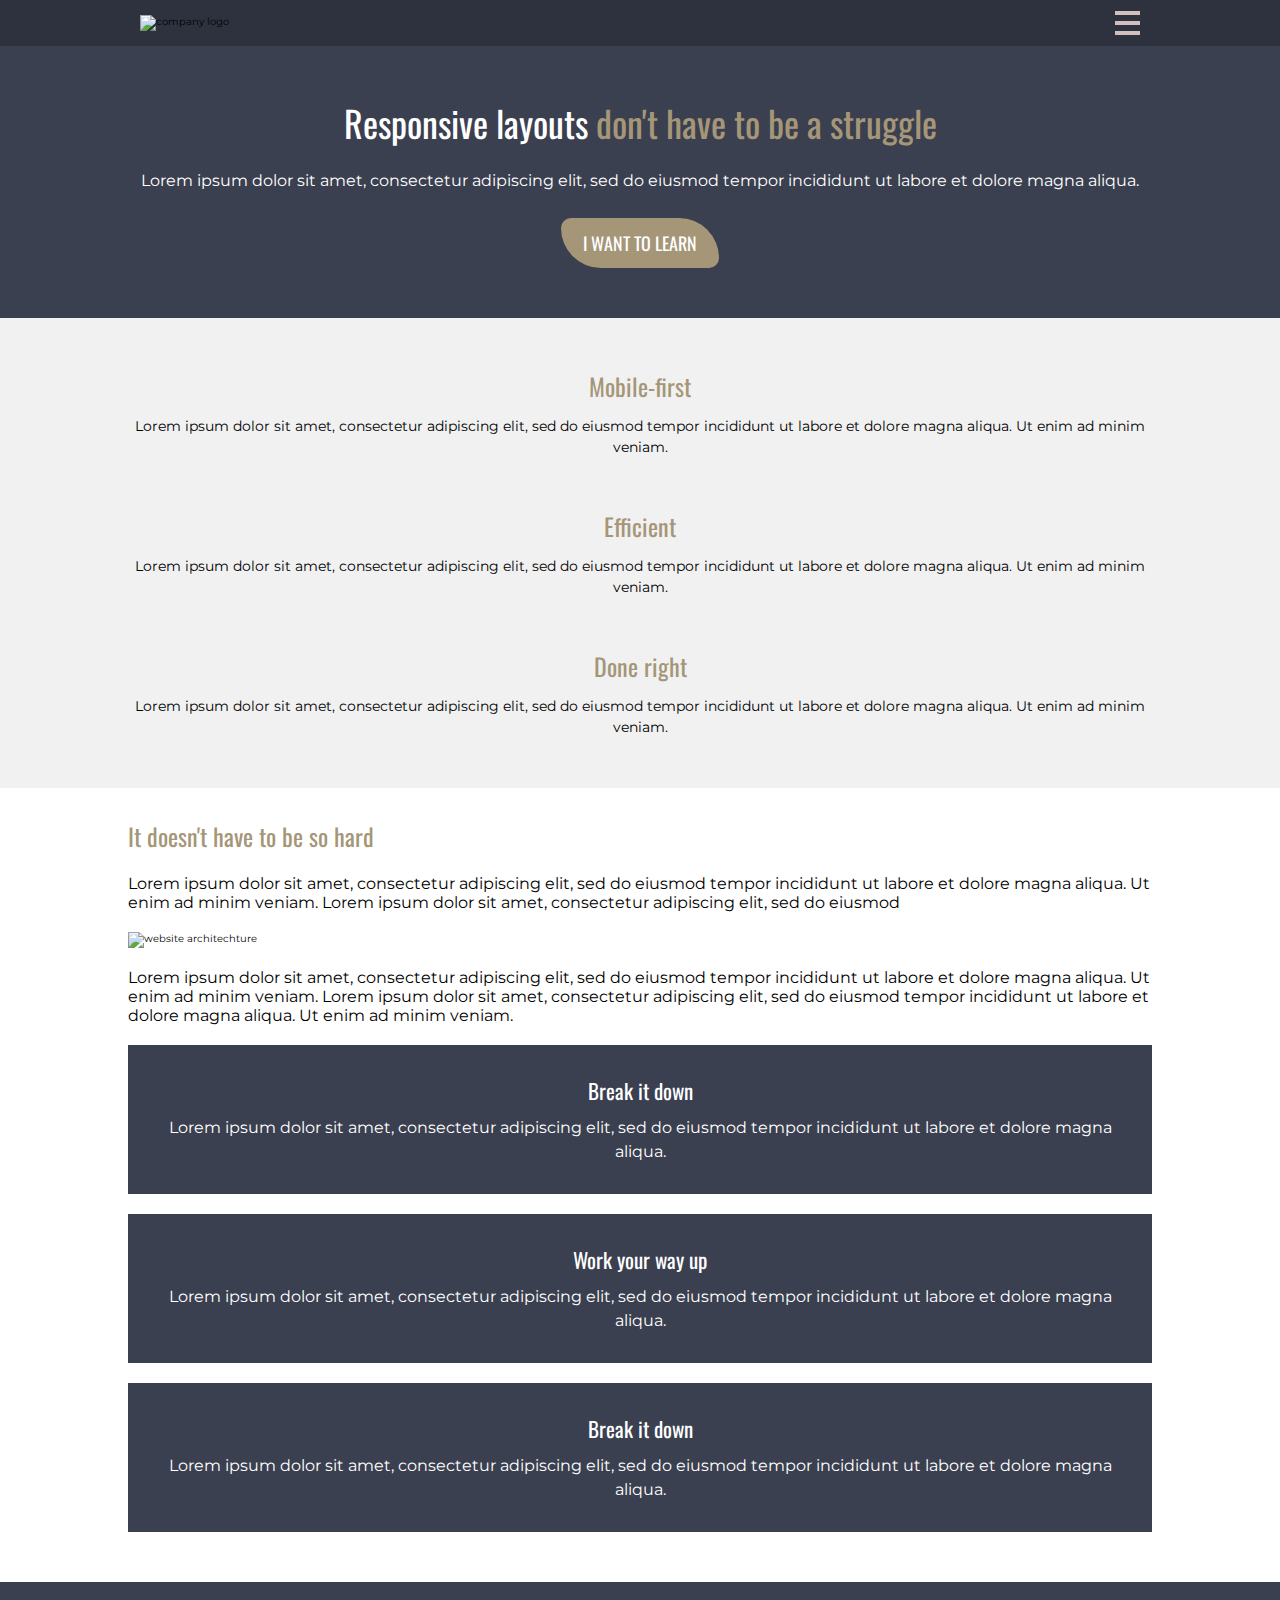
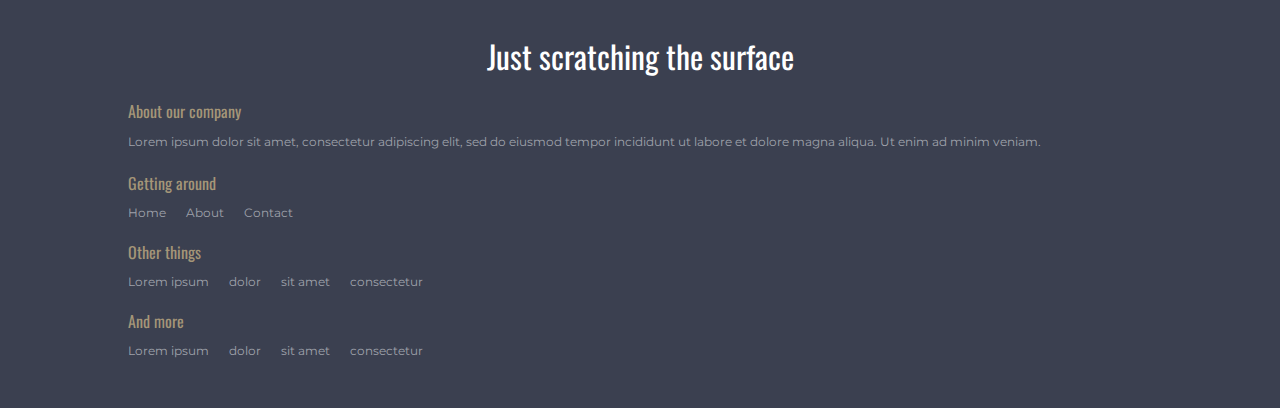
==== index.html @ 0f63e0eb "FINAL MOBILE RESPONSIVE CHANGES" ====
<!DOCTYPE html>
<html lang="en">
  <head>
    <meta charset="UTF-8" />
    <meta http-equiv="X-UA-Compatible" content="IE=edge" />
    <meta name="viewport" content="width=device-width, initial-scale=1.0" />
    <title>CRL</title>
    <!-- GOOGLE FONTS -->
    <link rel="preconnect" href="https://fonts.googleapis.com" />
    <link rel="preconnect" href="https://fonts.gstatic.com" crossorigin />
    <link
      href="https://fonts.googleapis.com/css2?family=Montserrat&family=Oswald:wght@700&display=swap"
      rel="stylesheet"
    />
    <!-- STYLESHEET -->
    <link rel="stylesheet" href="index.css" />
  </head>
  <body>
    <div class="full-bg">
      <!-- HEADER SECTION -->
      <header class="header container">
        <div class="header__mobile-flex">
          <div class="header__navigation-logo">
            <img src="images/logo.svg" alt="company logo" />
          </div>
          <div class="nav-toggle">
            <div class="header__navigation-hamburger"></div>
          </div>
        </div>
        <!-- NAVIGATION  -->
        <nav class="header__navigation hidden">
          <ul>
            <div class="header__navigation-list">
              <li><a href="#" class="header__navigation-link">Home</a></li>
              <li><a href="#" class="header__navigation-link">About</a></li>
              <li><a href="#" class="header__navigation-link">contact</a></li>
            </div>

            <div class="seperate">
              <li><a href="#" class="header__navigation-link">sign in</a></li>
              <li>
                <a
                  href="#"
                  class="header__navigation-link header__navigation-link-active"
                  >sign up</a
                >
              </li>
            </div>
          </ul>
        </nav>
      </header>
    </div>
    <!-- MAIN SECTION -->
    <main class="main">
      <div class="full-bg-1">
        <!-- SECTION 1 -->
        <section class="hero__section container">
          <h1 class="hero__section-header">
            Responsive layouts <span>don't have to be a struggle</span>
          </h1>
          <div class="hero__section-content">
            <p>
              Lorem ipsum dolor sit amet, consectetur adipiscing elit, sed do
              eiusmod tempor incididunt ut labore et dolore magna aliqua.
            </p>
            <button>I want to learn</button>
          </div>
        </section>
      </div>
      <div class="full-bg-2">
        <!-- SECTION 2 -->
        <section class="highlights container">
          <div class="highlights__cards">
            <div class="highlights__cards-card">
              <h2>Mobile-first</h2>
              <p>
                Lorem ipsum dolor sit amet, consectetur adipiscing elit, sed do
                eiusmod tempor incididunt ut labore et dolore magna aliqua. Ut
                enim ad minim veniam.
              </p>
            </div>
            <div class="highlights__cards-card">
              <h2>Efficient</h2>
              <p>
                Lorem ipsum dolor sit amet, consectetur adipiscing elit, sed do
                eiusmod tempor incididunt ut labore et dolore magna aliqua. Ut
                enim ad minim veniam.
              </p>
            </div>
            <div class="highlights__cards-card">
              <h2>Done right</h2>
              <p>
                Lorem ipsum dolor sit amet, consectetur adipiscing elit, sed do
                eiusmod tempor incididunt ut labore et dolore magna aliqua. Ut
                enim ad minim veniam.
              </p>
            </div>
          </div>
        </section>
      </div>
      <!-- SECTION 3 -->
      <section class="features container">
        <div class="features__content">
          <h2>It doesn't have to be so hard</h2>
          <p>
            Lorem ipsum dolor sit amet, consectetur adipiscing elit, sed do
            eiusmod tempor incididunt ut labore et dolore magna aliqua. Ut enim
            ad minim veniam. Lorem ipsum dolor sit amet, consectetur adipiscing
            elit, sed do eiusmod
          </p>
          <img src="images/the-image.jpg" alt="website architechture" />
          <p>
            Lorem ipsum dolor sit amet, consectetur adipiscing elit, sed do
            eiusmod tempor incididunt ut labore et dolore magna aliqua. Ut enim
            ad minim veniam. Lorem ipsum dolor sit amet, consectetur adipiscing
            elit, sed do eiusmod tempor incididunt ut labore et dolore magna
            aliqua. Ut enim ad minim veniam.
          </p>
        </div>
        <div class="features__cards">
          <div class="features__cards-card">
            <h2>Break it down</h2>
            <p>
              Lorem ipsum dolor sit amet, consectetur adipiscing elit, sed do
              eiusmod tempor incididunt ut labore et dolore magna aliqua.
            </p>
          </div>
          <div class="features__cards-card">
            <h2>Work your way up</h2>
            <p>
              Lorem ipsum dolor sit amet, consectetur adipiscing elit, sed do
              eiusmod tempor incididunt ut labore et dolore magna aliqua.
            </p>
          </div>
          <div class="features__cards-card">
            <h2>Break it down</h2>
            <p>
              Lorem ipsum dolor sit amet, consectetur adipiscing elit, sed do
              eiusmod tempor incididunt ut labore et dolore magna aliqua.
            </p>
          </div>
        </div>
      </section>
    </main>
    <div class="full-bg-3">
      <footer class="footer container">
        <div class="footer__header">
          <h2>Just scratching the surface</h2>
        </div>
        <div class="footer__flex-container">
          <div class="about">
            <h3>About our company</h3>
            <p>
              Lorem ipsum dolor sit amet, consectetur adipiscing elit, sed do
              eiusmod tempor incididunt ut labore et dolore magna aliqua. Ut
              enim ad minim veniam.
            </p>
          </div>
          <div class="getting-around">
            <h3>Getting around</h3>
            <ul>
              <li>
                <a href="#">Home</a>
              </li>
              <li>
                <a href="#">About</a>
              </li>
              <li>
                <a href="#">Contact</a>
              </li>
            </ul>
          </div>
          <div class="other-things">
            <h3>Other things</h3>
            <ul>
              <li>
                <a href="#">Lorem ipsum</a>
              </li>
              <li>
                <a href="#">dolor</a>
              </li>
              <li>
                <a href="#">sit amet</a>
              </li>
              <li>
                <a href="#">consectetur</a>
              </li>
            </ul>
          </div>
          <div class="and-more">
            <h3>And more</h3>
            <ul>
              <li>
                <a href="#">Lorem ipsum</a>
              </li>
              <li>
                <a href="#">dolor</a>
              </li>
              <li>
                <a href="#">sit amet</a>
              </li>
              <li>
                <a href="#">consectetur</a>
              </li>
            </ul>
          </div>
        </div>
      </footer>
    </div>
  </body>
  <script src="app.js"></script>
</html>
---- index.css ----
/* VARIABLES */
:root {
  font-size: 62.5%;
  --section-padding: 10rem 0;
  --font-family-oswald: "Oswald", sans-serif;
  --font-family-montserrat: "Montserrat", sans-serif;
  --font-size-xsmall: 1.6rem;
  --font-size-small: 1.8rem;
  --font-size-medium: 2.1rem;
  --font-size-md-lg: 2.4rem;
  --font-size-lg-xl: 3rem;
  --font-size-large: 3.6rem;
  --font-size-xlarge: 9rem;
  --container: 112rem;
  --min-heigh-hero: 66rem;
  --clr-brown: #a59678;
  --clr-dark-blue: #2e323f;
  --clr-light-blue: #3b4050;
  --clr-light-gray: #6f737f;
  --clr-white: #ffffff;
}
/* CSS Reset */
html {
  box-sizing: border-box;
  font-family: var(--font-family-montserrat);
}

*,
*:before,
*:after {
  box-sizing: inherit;
}

body,
h1,
h2,
h3,
h4,
h5,
h6,
p,
ol,
ul {
  margin: 0;
  padding: 0;
  font-weight: normal;
}

ol,
ul {
  list-style: none;
}

img {
  max-width: 100%;
  height: auto;
}
/* UTILITY CLASSES */
.container {
  width: 80%;
  max-width: var(--container);
  margin: 0 auto;
}
.full-bg {
  background-color: var(--clr-dark-blue);
  padding: 1.5rem;
}
.nav-toggle {
  cursor: pointer;
}
.hidden {
  display: none !important;
}
/* MOBILE NAVIGATION */
.header__mobile-flex {
  display: flex;
  justify-content: space-between;
  align-items: center;
}
.header__navigation {
  display: flex;
  flex-direction: column;
  justify-content: center;
  align-items: center;
  gap: 2rem;
  margin-top: 3rem;
  margin-bottom: 3rem;
}
.header__navigation-hamburger {
  position: relative;
  width: 2.5rem;
  height: 4px;
  background-color: rgb(212, 191, 191);
}
.header__navigation-hamburger::before {
  content: "";
  width: 2.5rem;
  height: 4px;
  background-color: rgb(212, 191, 191);
  position: absolute;
  top: -1rem;
}
.header__navigation-hamburger::after {
  content: "";
  width: 2.5rem;
  height: 4px;
  background-color: rgb(212, 191, 191);
  position: absolute;
  top: 1rem;
}
.header__navigation ul {
  display: flex;
  flex-direction: column;
  align-items: center;
  justify-content: center;
  gap: 2rem;
}
.header__navigation ul li {
  text-align: center;
  margin-bottom: 1rem;
}
.header__navigation ul li a {
  display: inline-block;
  color: var(--clr-white);
  text-transform: uppercase;
  text-decoration: none;
  font-family: var(--font-family-oswald);
  font-size: var(--font-size-small);
  transition: all 0.3s ease-in-out;
}
.header__navigation ul li a:hover {
  color: var(--clr-brown);
}
.header__navigation-link-active {
  background-color: var(--clr-brown);
  border-radius: 10px 30px;
  padding: 0.7rem 1.2rem;
  border: 2px solid transparent;
}
.header__navigation-link-active:hover {
  border: 2px solid #fff;
  color: #fff !important;
}
/* Hero Section */
.full-bg-1 {
  background-color: var(--clr-light-blue);
}
.hero__section {
  padding: 5rem 0;
  font-family: var(--font-family-oswald);
}
.hero__section-header {
  font-size: var(--font-size-large);
  color: var(--clr-white);
  text-align: center;
  margin-bottom: 2rem;
}
.hero__section-header span {
  color: var(--clr-brown);
}
.hero__section-content {
  text-align: center;
}
.hero__section-content p {
  font-family: var(--font-family-montserrat);
  color: var(--clr-white);
  margin-bottom: 2.5rem;
  font-size: var(--font-size-xsmall);
  line-height: 1.5;
}
.hero__section-content button {
  cursor: pointer;
  padding: 1rem 2rem;
  color: var(--clr-white);
  background-color: var(--clr-brown);
  border-radius: 10px 40px;
  border: 2px solid transparent;
  text-transform: uppercase;
  font-family: var(--font-family-oswald);
  font-size: var(--font-size-small);
  transition: all 0.3s ease-in-out;
}
.hero__section-content button:hover {
  transform: scale(1.05);
  border: 2px solid white;
}
/* Highlights Section */
.full-bg-2 {
  background-color: #f1f1f1;
}
.highlights {
  padding: 5rem 0;
}
.highlights__cards {
  display: flex;
  flex-direction: column;
  align-items: center;
  justify-content: center;
  text-align: center;
  gap: 5rem;
}
.highlights__cards-card h2 {
  color: var(--clr-brown);
  font-family: var(--font-family-oswald);
  margin-bottom: 1.2rem;
  font-size: var(--font-size-md-lg);
}
.highlights__cards-card p {
  line-height: 1.5;
  font-size: 1.4rem;
}

/* FEATURES SECTION */

.features__content h2 {
  font-family: var(--font-family-oswald);
  color: var(--clr-brown);
  margin-top: 3rem;
  margin-bottom: 2rem;
  font-size: var(--font-size-md-lg);
}
.features__content p {
  font-family: var(--font-family-montserrat);
  font-size: var(--font-size-xsmall);
  margin-bottom: 2rem;
}
.features__content p:last-child {
  margin-top: 2rem;
}
.features__cards {
  display: flex;
  flex-direction: column;
  justify-content: center;
  align-items: center;
  gap: 2rem;
  text-align: center;
  margin-bottom: 5rem;
}
.features__cards-card {
  background-color: var(--clr-light-blue);
  padding: 2rem;
  color: var(--clr-white);
}
.features__cards-card h2 {
  font-family: var(--font-family-oswald);
  margin-bottom: 1rem;
  margin-top: 1rem;
  font-size: var(--font-size-medium);
}
.features__cards-card p {
  line-height: 1.5;
  font-size: var(--font-size-xsmall);
  margin-bottom: 1rem;
}

/* FOOTER SECTION */
.full-bg-3 {
  background-color: var(--clr-light-blue);
}
.footer {
  padding: 5rem 0;
}
.footer__header {
  color: #fff;
  text-align: center;
  font-size: var(--font-size-medium);
  font-family: var(--font-family-oswald);
  margin-bottom: 2rem;
}

.footer__flex-container {
  display: flex;
  gap: 2rem;
  flex-direction: column;
}
.about h3 {
  font-family: var(--font-family-oswald);
  color: var(--clr-brown);
  font-size: var(--font-size-xsmall);
  margin-bottom: 1rem;
}
.about p {
  color: #9fa2ab;
  font-size: 1.2rem;
  line-height: 1.5;
}

.getting-around h3 {
  font-family: var(--font-family-oswald);
  color: var(--clr-brown);
  font-size: var(--font-size-xsmall);
  margin-bottom: 1rem;
}
.getting-around ul {
  list-style-type: none;
  display: flex;
  align-items: center;
  gap: 2rem;
}
.getting-around ul li a {
  text-decoration: none;
  color: #9fa2ab;
  font-size: 1.2rem;
}
.other-things h3 {
  font-family: var(--font-family-oswald);
  color: var(--clr-brown);
  font-size: var(--font-size-xsmall);
  margin-bottom: 1rem;
}
.other-things ul {
  list-style-type: none;
  display: flex;
  align-items: center;
  gap: 2rem;
}
.other-things ul li a {
  text-decoration: none;
  color: #9fa2ab;
  font-size: 1.2rem;
}
.and-more h3 {
  font-family: var(--font-family-oswald);
  color: var(--clr-brown);
  font-size: var(--font-size-xsmall);
  margin-bottom: 1rem;
}
.and-more ul {
  list-style-type: none;
  display: flex;
  align-items: center;
  gap: 2rem;
}
.and-more ul li a {
  text-decoration: none;
  color: #9fa2ab;
  font-size: 1.2rem;
}
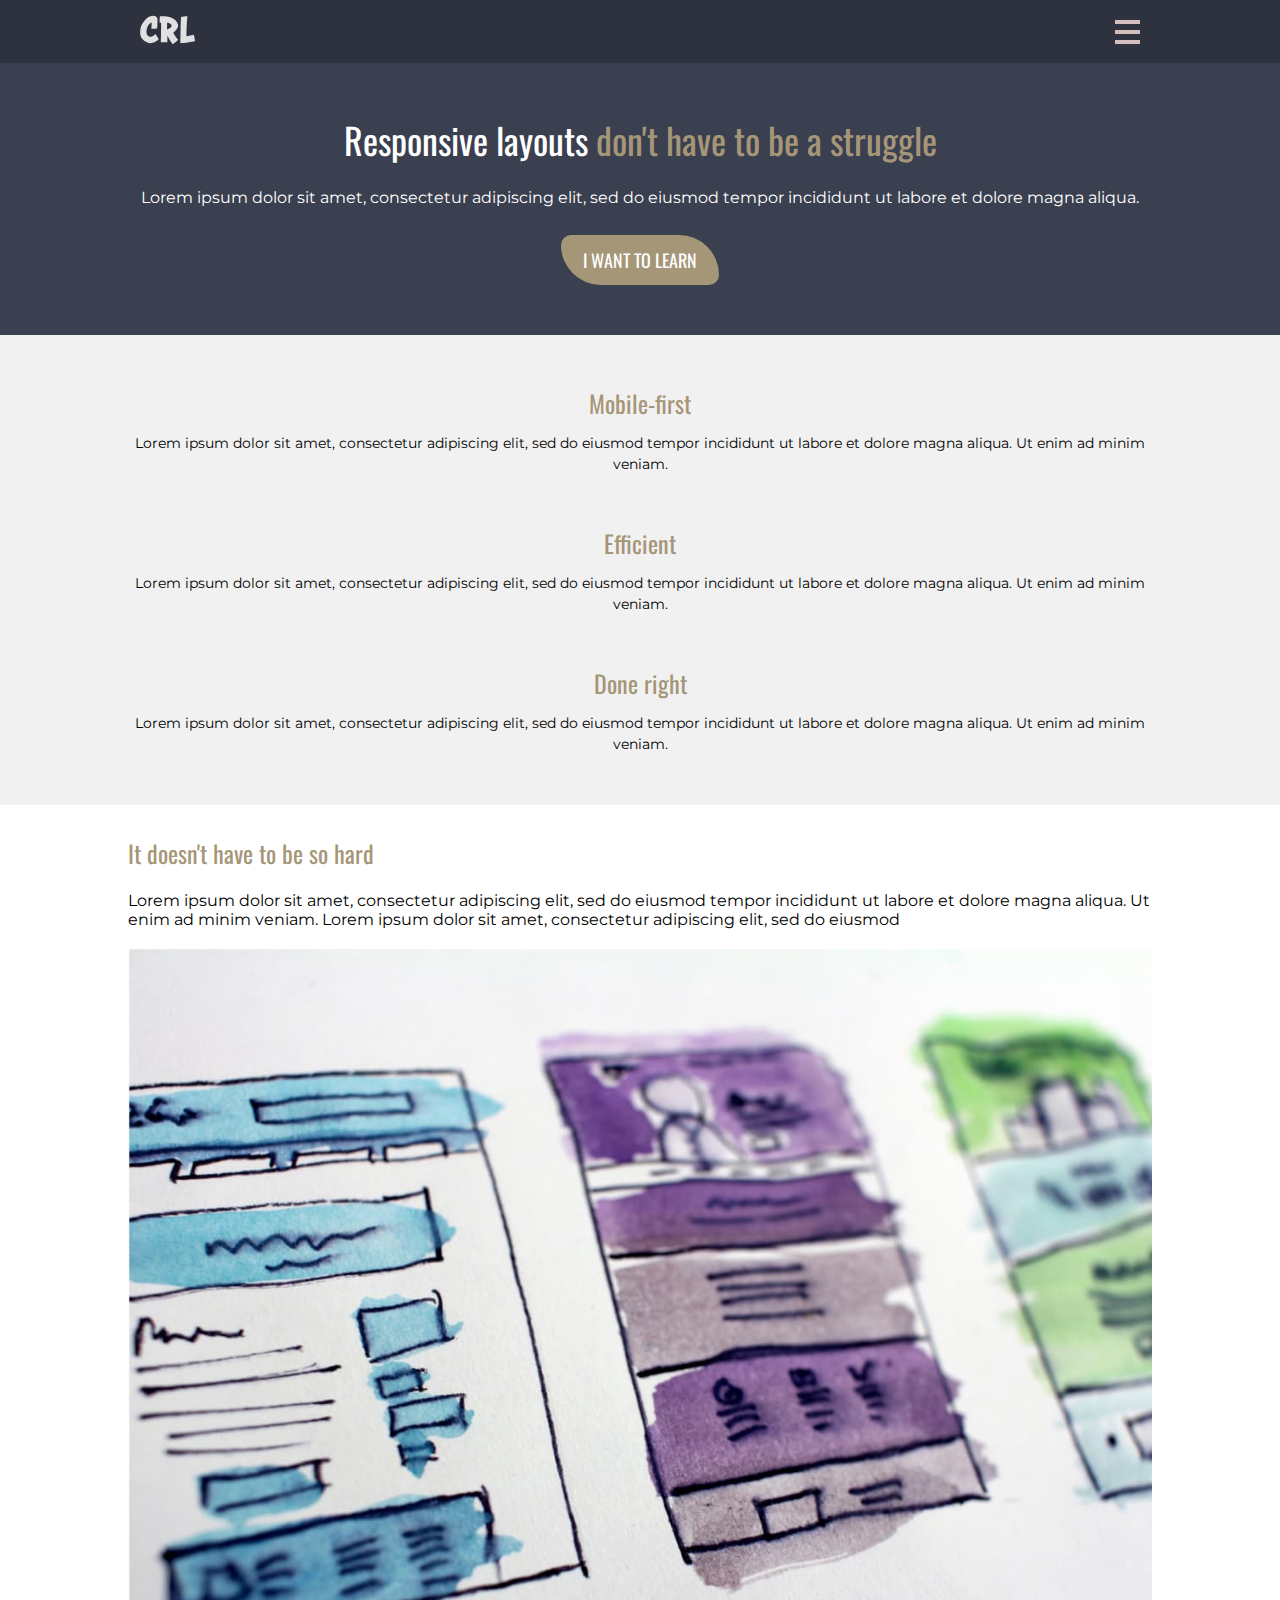
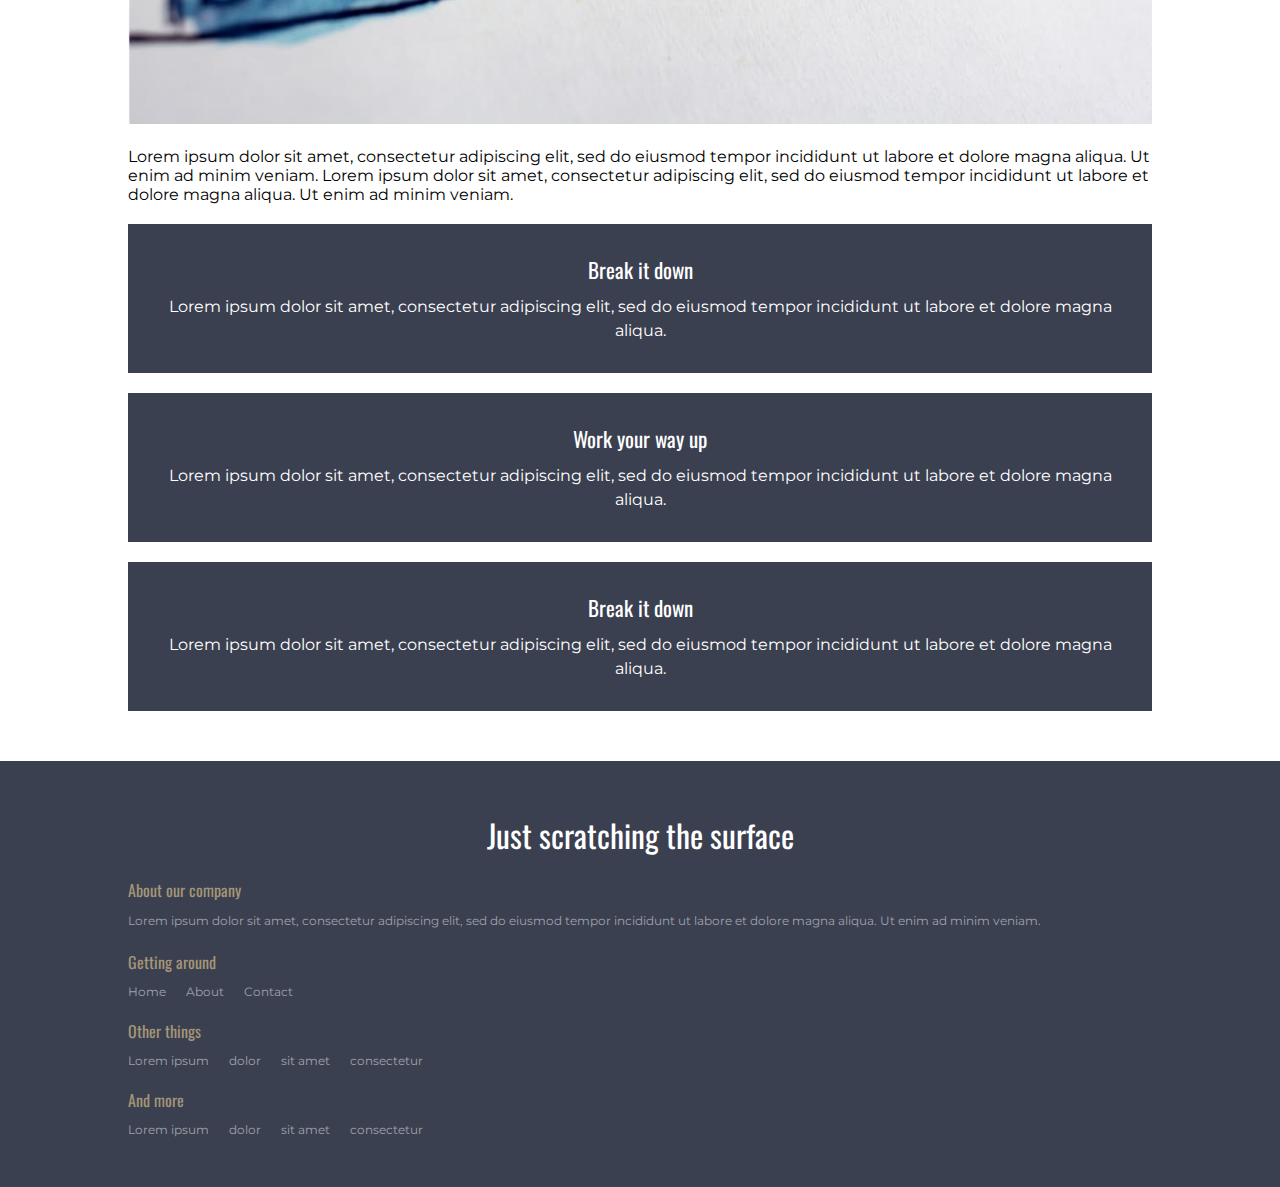
==== commit 30c16db9: "FIXED IMAGE BUG OF NOT SHOWING" ====
--- a/index.html
+++ b/index.html
@@ -21,7 +21,7 @@
       <header class="header container">
         <div class="header__mobile-flex">
           <div class="header__navigation-logo">
-            <img src="images/logo.svg" alt="company logo" />
+            <img src="Images/logo.svg" alt="company logo" />
           </div>
           <div class="nav-toggle">
             <div class="header__navigation-hamburger"></div>
@@ -108,7 +108,7 @@
             ad minim veniam. Lorem ipsum dolor sit amet, consectetur adipiscing
             elit, sed do eiusmod
           </p>
-          <img src="images/the-image.jpg" alt="website architechture" />
+          <img src="Images/the-image.jpg" alt="website architechture" />
           <p>
             Lorem ipsum dolor sit amet, consectetur adipiscing elit, sed do
             eiusmod tempor incididunt ut labore et dolore magna aliqua. Ut enim
--- a/index.css
+++ b/index.css
@@ -85,6 +85,12 @@
   gap: 2rem;
   margin-top: 3rem;
   margin-bottom: 3rem;
+  transition: all 0.3s ease-in-out;
+  /* Animation */
+  animation-name: slideInFromLeft;
+  animation-duration: 0.3s;
+  animation-fill-mode: forwards;
+  animation-timing-function: ease-in-out;
 }
 .header__navigation-hamburger {
   position: relative;
@@ -336,3 +342,12 @@
   color: #9fa2ab;
   font-size: 1.2rem;
 }
+@keyframes slideInFromLeft {
+  from {
+    transform: translateX(-30rem);
+  }
+
+  to {
+    transform: translateX(0);
+  }
+}
